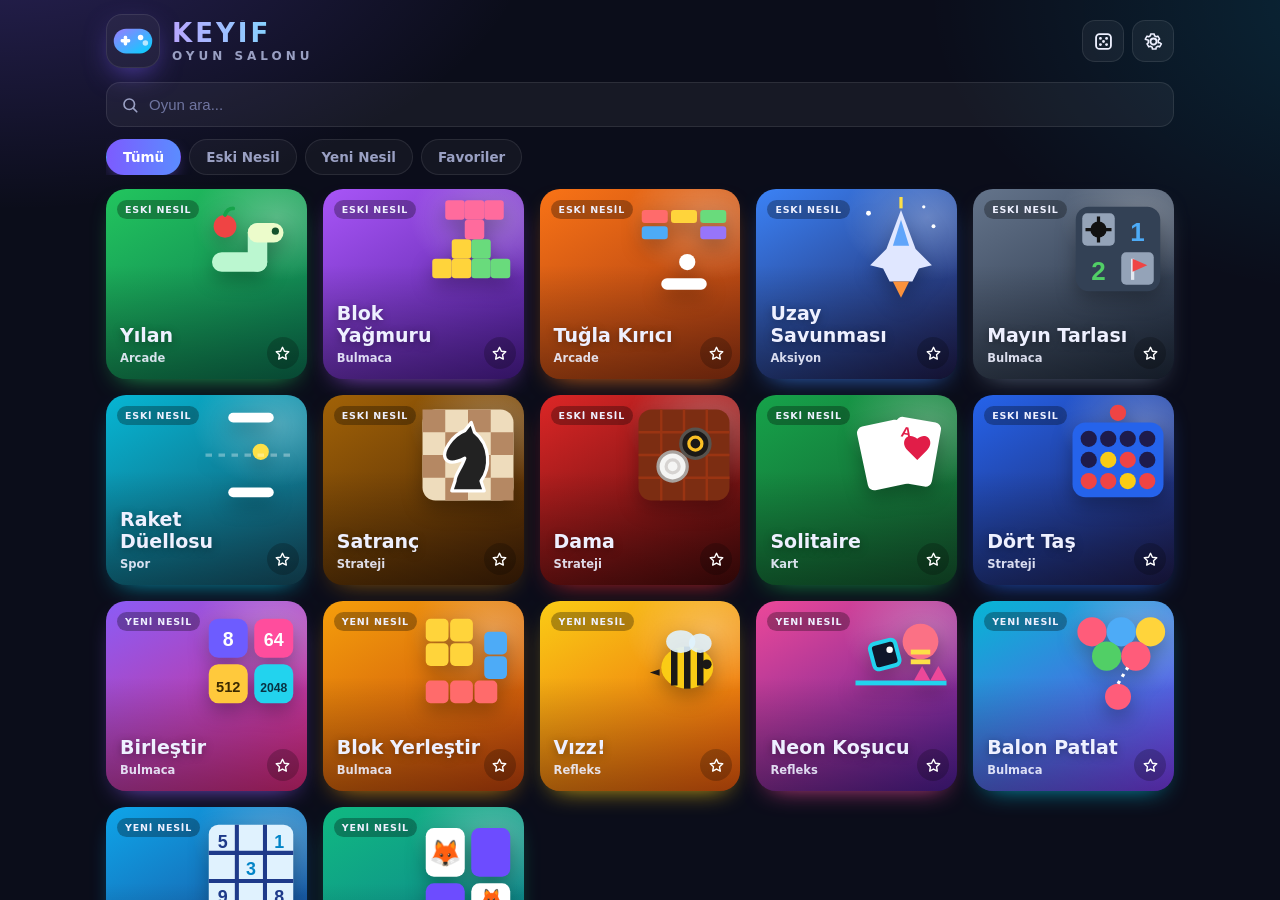
==== web/index.html @ aeb73f4d "Keyif Oyun Salonu: 17 oyunluk çevrimdışı oyun platformu - web/: HTML5 oyun platformu (çevrimdışı çal" ====
<!doctype html>
<html lang="tr">
<head>
<meta charset="utf-8">
<meta name="viewport" content="width=device-width, initial-scale=1, maximum-scale=1, user-scalable=no, viewport-fit=cover">
<meta name="theme-color" content="#0b0d1a">
<title>Keyif Oyun Salonu</title>
<meta name="apple-mobile-web-app-capable" content="yes">
<meta name="mobile-web-app-capable" content="yes">
<meta name="apple-mobile-web-app-status-bar-style" content="black-translucent">
<meta name="apple-mobile-web-app-title" content="Keyif">
<link rel="manifest" href="manifest.json">
<link rel="icon" href="icon-192.png">
<link rel="apple-touch-icon" href="apple-touch-icon.png">
<link rel="stylesheet" href="css/style.css">
</head>
<body>
<div id="app">
  <!-- ANA MENÜ -->
  <section id="home" class="screen active">
    <div class="wrap">
      <header class="hero">
        <div class="brand">
          <div class="logo">
            <svg viewBox="0 0 64 64"><defs><linearGradient id="lg" x1="0" y1="0" x2="1" y2="1"><stop offset="0" stop-color="#9b7bff"/><stop offset="1" stop-color="#00d4ff"/></linearGradient></defs><rect x="4" y="14" width="56" height="36" rx="18" fill="url(#lg)"/><rect x="14" y="29" width="14" height="5" rx="2" fill="#fff"/><rect x="18.5" y="24.5" width="5" height="14" rx="2" fill="#fff"/><circle cx="43" cy="27" r="4" fill="#fff"/><circle cx="50" cy="35" r="4" fill="#ffffffaa"/></svg>
          </div>
          <div>
            <h1>KEYİF</h1>
            <p>Oyun Salonu</p>
          </div>
        </div>
        <div class="hero-actions">
          <button id="btnRandom" class="icon-btn" title="Rastgele oyun" aria-label="Rastgele oyun"></button>
          <button id="btnSettings" class="icon-btn" title="Ayarlar" aria-label="Ayarlar"></button>
        </div>
      </header>

      <div id="continue"></div>

      <div class="search">
        <svg viewBox="0 0 24 24"><circle cx="11" cy="11" r="7" fill="none" stroke="currentColor" stroke-width="2.2"/><path d="M16.5 16.5L21 21" stroke="currentColor" stroke-width="2.2" stroke-linecap="round"/></svg>
        <input id="search" type="search" placeholder="Oyun ara..." autocomplete="off">
      </div>

      <nav class="tabs" id="tabs">
        <button data-tab="all" class="on">Tümü</button>
        <button data-tab="retro">Eski Nesil</button>
        <button data-tab="modern">Yeni Nesil</button>
        <button data-tab="fav">Favoriler</button>
      </nav>

      <div id="grid" class="grid"></div>
      <div id="empty" class="empty hidden"></div>

      <footer class="foot">
        <span id="footInfo"></span>
      </footer>
    </div>
  </section>

  <!-- OYUN EKRANI -->
  <section id="play" class="screen">
    <div class="topbar">
      <button id="btnBack" class="icon-btn" aria-label="Geri"></button>
      <div class="tb-title" id="gTitle"></div>
      <div class="tb-scores">
        <div class="sbox" id="boxScore"><small id="gScoreLbl">SKOR</small><b id="gScore">0</b></div>
        <div class="sbox" id="boxBest"><small id="gBestLbl">EN İYİ</small><b id="gBest">0</b></div>
      </div>
      <button id="btnHelp" class="icon-btn" aria-label="Yardım"></button>
      <button id="btnPause" class="icon-btn" aria-label="Duraklat"></button>
    </div>
    <div id="stage"></div>
    <div id="overlay" class="overlay hidden"><div class="panel" id="panel"></div></div>
  </section>

  <div id="modal" class="overlay hidden"><div class="panel" id="mpanel"></div></div>
  <div id="toast"></div>
</div>

<script src="js/core.js"></script>
<script src="games/snake.js"></script>
<script src="games/blocks.js"></script>
<script src="games/breakout.js"></script>
<script src="games/shooter.js"></script>
<script src="games/mines.js"></script>
<script src="games/pong.js"></script>
<script src="games/chess.js"></script>
<script src="games/dama.js"></script>
<script src="games/solitaire.js"></script>
<script src="games/connect4.js"></script>
<script src="games/merge.js"></script>
<script src="games/blockpuzzle.js"></script>
<script src="games/bee.js"></script>
<script src="games/runner.js"></script>
<script src="games/bubble.js"></script>
<script src="games/sudoku.js"></script>
<script src="games/memory.js"></script>
</body>
</html>
---- web/css/style.css ----
:root {
  --bg: #0b0d1a;
  --bg2: #12152a;
  --panel: #171a33;
  --line: rgba(255, 255, 255, .09);
  --text: #eef0ff;
  --muted: #9aa0c3;
  --accent: #7c5cff;
  --accent2: #00d4ff;
  --good: #2ee59d;
  --bad: #ff4d6d;
  --gold: #ffc94d;
  --st: env(safe-area-inset-top, 0px);
  --sb: env(safe-area-inset-bottom, 0px);
}

* { box-sizing: border-box; -webkit-tap-highlight-color: transparent; }

html, body {
  margin: 0; height: 100%;
  color: var(--text);
  font-family: system-ui, -apple-system, "Segoe UI", Roboto, "Noto Sans", Arial, sans-serif;
  overscroll-behavior: none;
  -webkit-user-select: none; user-select: none;
  -webkit-touch-callout: none;
  background: var(--bg);
}
body {
  background:
    radial-gradient(900px 500px at 0% -10%, rgba(124, 92, 255, .28), transparent 60%),
    radial-gradient(800px 500px at 110% 0%, rgba(0, 212, 255, .14), transparent 60%),
    var(--bg);
}
button { font-family: inherit; }
.hidden { display: none !important; }

#app { position: fixed; inset: 0; overflow: hidden; }
.screen { position: absolute; inset: 0; display: none; }
.screen.active { display: flex; flex-direction: column; }

/* ---------- ANA MENÜ ---------- */
#home { overflow-y: auto; -webkit-overflow-scrolling: touch; }
#home.active { display: block; }
.wrap { max-width: 1100px; margin: 0 auto; padding: calc(14px + var(--st)) 16px calc(28px + var(--sb)); }

.hero { display: flex; align-items: center; justify-content: space-between; gap: 12px; margin-bottom: 14px; }
.brand { display: flex; align-items: center; gap: 12px; }
.logo { width: 54px; height: 54px; border-radius: 16px; background: rgba(255, 255, 255, .05); border: 1px solid var(--line); display: grid; place-items: center; box-shadow: 0 10px 30px -10px rgba(124, 92, 255, .8); }
.logo svg { width: 44px; height: 44px; }
.brand h1 { margin: 0; font-size: 26px; font-weight: 900; letter-spacing: 3px; background: linear-gradient(90deg, #b9a6ff, #6fe7ff); -webkit-background-clip: text; background-clip: text; color: transparent; line-height: 1; }
.brand p { margin: 3px 0 0; font-size: 12px; color: var(--muted); letter-spacing: 4px; text-transform: uppercase; font-weight: 700; }
.hero-actions { display: flex; gap: 8px; }

.icon-btn { width: 42px; height: 42px; flex: none; border-radius: 13px; border: 1px solid var(--line); background: rgba(255, 255, 255, .05); color: var(--text); display: grid; place-items: center; cursor: pointer; padding: 0; transition: background .15s, transform .1s; }
.icon-btn:active { transform: scale(.94); background: rgba(255, 255, 255, .12); }
.icon-btn svg { width: 21px; height: 21px; }

.continue { display: flex; align-items: center; gap: 12px; padding: 12px; border-radius: 18px; margin-bottom: 14px; background: linear-gradient(120deg, rgba(124, 92, 255, .25), rgba(0, 212, 255, .12)); border: 1px solid rgba(255, 255, 255, .1); cursor: pointer; }
.continue .ci { width: 52px; height: 52px; border-radius: 14px; flex: none; display: grid; place-items: center; }
.continue .ci svg { width: 44px; height: 44px; }
.continue .ct { flex: 1; min-width: 0; }
.continue small { color: var(--muted); font-size: 11px; font-weight: 700; letter-spacing: 1px; }
.continue b { display: block; font-size: 17px; margin-top: 2px; }
.continue .go { width: 42px; height: 42px; border-radius: 50%; background: var(--accent); display: grid; place-items: center; flex: none; box-shadow: 0 6px 18px -6px var(--accent); }
.continue .go svg { width: 18px; height: 18px; }

.search { display: flex; align-items: center; gap: 10px; background: rgba(255, 255, 255, .05); border: 1px solid var(--line); border-radius: 14px; padding: 0 14px; margin-bottom: 12px; }
.search svg { width: 18px; height: 18px; color: var(--muted); flex: none; }
.search input { flex: 1; background: none; border: none; outline: none; color: var(--text); font-size: 15px; padding: 13px 0; -webkit-user-select: text; user-select: text; min-width: 0; }
.search input::placeholder { color: #6f75a0; }

.tabs { display: flex; gap: 8px; overflow-x: auto; margin-bottom: 14px; scrollbar-width: none; }
.tabs::-webkit-scrollbar { display: none; }
.tabs button { flex: none; border: 1px solid var(--line); background: rgba(255, 255, 255, .04); color: var(--muted); padding: 9px 16px; border-radius: 999px; font-weight: 700; font-size: 13.5px; cursor: pointer; }
.tabs button.on { background: linear-gradient(90deg, #7c5cff, #5b8cff); color: #fff; border-color: transparent; box-shadow: 0 6px 18px -8px #7c5cff; }

.sec-title { font-size: 13px; color: var(--muted); font-weight: 800; letter-spacing: 1.5px; margin: 18px 2px 10px; text-transform: uppercase; display: flex; align-items: center; gap: 8px; }
.sec-title::after { content: ""; flex: 1; height: 1px; background: var(--line); }

.grid { display: grid; grid-template-columns: repeat(auto-fill, minmax(150px, 1fr)); gap: 12px; }
.card { position: relative; border-radius: 20px; padding: 14px; min-height: 158px; background: linear-gradient(150deg, var(--c1), var(--c2)); overflow: hidden; cursor: pointer; box-shadow: 0 10px 26px -14px var(--c1); display: flex; flex-direction: column; justify-content: flex-end; transition: transform .15s; animation: cardIn .35s both; }
.card::before { content: ""; position: absolute; inset: 0; background: radial-gradient(120px 90px at 85% 15%, rgba(255, 255, 255, .28), transparent 70%), linear-gradient(180deg, transparent 40%, rgba(0, 0, 0, .35)); pointer-events: none; }
.card:active { transform: scale(.965); }
.card .ic { position: absolute; right: 4px; top: 8px; width: 84px; height: 84px; filter: drop-shadow(0 8px 10px rgba(0, 0, 0, .3)); }
.card .badge { position: absolute; left: 11px; top: 11px; font-size: 9.5px; font-weight: 800; background: rgba(0, 0, 0, .3); padding: 4px 8px; border-radius: 20px; letter-spacing: .8px; text-transform: uppercase; }
.card h3 { position: relative; margin: 0; font-size: 17px; font-weight: 900; text-shadow: 0 2px 8px rgba(0, 0, 0, .35); line-height: 1.15; padding-right: 28px; }
.card .meta { position: relative; font-size: 11.5px; opacity: .9; margin-top: 4px; font-weight: 600; }
.card .fav { position: absolute; right: 8px; bottom: 10px; width: 32px; height: 32px; border: none; background: rgba(0, 0, 0, .22); border-radius: 50%; display: grid; place-items: center; color: #fff; cursor: pointer; padding: 0; z-index: 2; }
.card .fav svg { width: 17px; height: 17px; }
.card .fav.on { color: var(--gold); }
@keyframes cardIn { from { opacity: 0; transform: translateY(10px) scale(.98); } }

.empty { text-align: center; color: var(--muted); padding: 40px 10px; font-size: 14px; }
.foot { text-align: center; color: #5f6590; font-size: 12px; margin-top: 26px; }

/* ---------- OYUN EKRANI ---------- */
#play { background: radial-gradient(700px 400px at 50% -10%, rgba(124, 92, 255, .16), transparent 70%), var(--bg); }
.topbar { flex: none; display: flex; align-items: center; gap: 7px; padding: calc(8px + var(--st)) 10px 8px; background: rgba(16, 19, 38, .92); border-bottom: 1px solid var(--line); z-index: 5; }
.topbar .icon-btn { width: 38px; height: 38px; border-radius: 11px; }
.tb-title { flex: 1; min-width: 0; font-weight: 900; font-size: 16px; white-space: nowrap; overflow: hidden; text-overflow: ellipsis; padding-left: 2px; }
.tb-scores { display: flex; gap: 6px; flex: none; }
.sbox { background: rgba(255, 255, 255, .06); border: 1px solid var(--line); border-radius: 10px; padding: 3px 9px 4px; text-align: center; min-width: 56px; }
.sbox small { display: block; font-size: 8.5px; color: var(--muted); letter-spacing: 1px; font-weight: 800; }
.sbox b { display: block; font-size: 15px; font-variant-numeric: tabular-nums; line-height: 1.15; }
.sbox.bump b { animation: bump .3s; }
@keyframes bump { 50% { transform: scale(1.25); color: var(--gold); } }

#stage { flex: 1; position: relative; display: flex; flex-direction: column; min-height: 0; overflow: hidden; touch-action: none; padding-bottom: var(--sb); }
.cv-wrap { flex: 1 1 0; min-height: 0; min-width: 0; display: flex; align-items: center; justify-content: center; position: relative; overflow: hidden; }
.cv-wrap canvas { display: block; touch-action: none; border-radius: 14px; }

.ctrl { flex: none; display: flex; gap: 8px; justify-content: center; align-items: center; padding: 6px 10px 10px; flex-wrap: wrap; }
.ctrl.tight { gap: 6px; }
.btn { background: linear-gradient(180deg, #2b3060, #1e2247); border: 1px solid rgba(255, 255, 255, .1); color: var(--text); border-radius: 14px; padding: 0 14px; font-weight: 800; font-size: 14px; min-width: 50px; height: 48px; cursor: pointer; touch-action: manipulation; display: inline-flex; align-items: center; justify-content: center; gap: 6px; transition: transform .06s, filter .1s; position: relative; }
.btn.press, .btn:active { transform: translateY(2px) scale(.97); filter: brightness(1.35); }
.btn.on { background: linear-gradient(180deg, #8d6bff, #6142ea); border-color: transparent; }
.btn.primary { background: linear-gradient(180deg, #8d6bff, #6a46f5); border: none; box-shadow: 0 10px 24px -10px #7c5cff; color: #fff; }
.btn.ghost { background: rgba(255, 255, 255, .05); }
.btn.wide { width: 100%; }
.btn:disabled { opacity: .35; filter: none; transform: none; }
.btn small { font-size: 10px; opacity: .7; font-weight: 700; }
.btn svg { width: 20px; height: 20px; }

.dpad { display: grid; grid-template-columns: repeat(3, 64px); grid-template-rows: repeat(2, 52px); gap: 6px; justify-content: center; padding: 4px 0 10px; flex: none; }
.dpad .btn { width: 64px; height: 52px; padding: 0; font-size: 20px; }
.dpad .up { grid-column: 2; grid-row: 1; }
.dpad .left { grid-column: 1; grid-row: 2; }
.dpad .down { grid-column: 2; grid-row: 2; }
.dpad .right { grid-column: 3; grid-row: 2; }

.pill { background: rgba(255, 255, 255, .06); border: 1px solid var(--line); border-radius: 999px; padding: 8px 14px; font-weight: 800; font-size: 14px; font-variant-numeric: tabular-nums; }

/* ---------- PANEL / OVERLAY ---------- */
.overlay { position: absolute; inset: 0; background: rgba(5, 6, 15, .74); -webkit-backdrop-filter: blur(6px); backdrop-filter: blur(6px); display: flex; align-items: center; justify-content: center; padding: 18px; z-index: 30; animation: fade .2s; }
#modal { position: fixed; z-index: 50; }
.panel { width: 100%; max-width: 390px; max-height: 100%; overflow-y: auto; background: linear-gradient(180deg, #1e2245, #151835); border: 1px solid rgba(255, 255, 255, .1); border-radius: 24px; padding: 22px 20px 20px; box-shadow: 0 30px 80px -20px #000; text-align: center; animation: pop .28s cubic-bezier(.2, 1.4, .4, 1); }
.panel h2 { margin: 8px 0 4px; font-size: 24px; font-weight: 900; }
.panel p { color: var(--muted); line-height: 1.5; font-size: 14px; margin: 6px 0; }
.panel .btns { display: flex; flex-direction: column; gap: 10px; margin-top: 18px; }
.panel .row { display: flex; gap: 10px; }
.panel .row .btn { flex: 1; }
.ov-icon { width: 84px; height: 84px; margin: 0 auto; border-radius: 24px; display: grid; place-items: center; box-shadow: 0 14px 30px -12px rgba(0, 0, 0, .6); }
.ov-icon svg { width: 70px; height: 70px; }
.ov-emoji { font-size: 54px; line-height: 1; margin-top: 4px; }
.big-score { font-size: 48px; font-weight: 900; font-variant-numeric: tabular-nums; margin: 4px 0 0; background: linear-gradient(90deg, #fff, #c7b8ff); -webkit-background-clip: text; background-clip: text; color: transparent; }
.sub { color: var(--muted); font-size: 13.5px; font-weight: 700; }
.record { display: inline-block; margin-top: 8px; background: linear-gradient(90deg, #ffb703, #ff8800); color: #2a1600; font-weight: 900; padding: 5px 12px; border-radius: 999px; font-size: 12px; letter-spacing: 1px; animation: bump .6s .2s both; }
.opt-label { text-align: left; font-size: 11px; color: var(--muted); margin: 14px 2px 6px; font-weight: 800; letter-spacing: 1.2px; }
.seg { display: flex; background: rgba(0, 0, 0, .28); border-radius: 13px; padding: 4px; gap: 4px; flex-wrap: wrap; }
.seg button { flex: 1 1 auto; min-width: 60px; border: none; background: none; color: var(--muted); padding: 9px 6px; border-radius: 10px; font-weight: 800; font-size: 13px; cursor: pointer; }
.seg button.on { background: linear-gradient(180deg, #8d6bff, #6a46f5); color: #fff; box-shadow: 0 4px 12px -4px #7c5cff; }
.help { text-align: left; font-size: 14px; color: #cfd3f5; line-height: 1.55; background: rgba(0, 0, 0, .22); border-radius: 14px; padding: 12px 14px; margin-top: 14px; }
.help ul { margin: 4px 0; padding-left: 18px; }
.help li { margin: 4px 0; }
.help b { color: #fff; }
.set-row { display: flex; align-items: center; justify-content: space-between; padding: 13px 4px; border-bottom: 1px solid var(--line); text-align: left; font-weight: 700; }
.set-row small { display: block; color: var(--muted); font-weight: 600; font-size: 12px; margin-top: 2px; }
.switch { width: 50px; height: 30px; border-radius: 999px; background: #3a3f66; position: relative; border: none; cursor: pointer; flex: none; transition: background .2s; }
.switch::after { content: ""; position: absolute; left: 3px; top: 3px; width: 24px; height: 24px; border-radius: 50%; background: #fff; transition: transform .2s; }
.switch.on { background: var(--good); }
.switch.on::after { transform: translateX(20px); }
.statgrid { display: grid; grid-template-columns: 1fr 1fr; gap: 8px; margin-top: 14px; }
.statgrid div { background: rgba(0, 0, 0, .22); border-radius: 12px; padding: 10px; }
.statgrid b { display: block; font-size: 20px; }
.statgrid small { color: var(--muted); font-size: 11px; font-weight: 700; }

#toast { position: fixed; left: 50%; bottom: calc(26px + var(--sb)); transform: translateX(-50%) translateY(20px); background: rgba(30, 34, 70, .96); border: 1px solid rgba(255, 255, 255, .12); padding: 11px 18px; border-radius: 14px; font-weight: 700; font-size: 14px; opacity: 0; pointer-events: none; transition: opacity .2s, transform .2s; z-index: 60; max-width: 86vw; text-align: center; }
#toast.show { opacity: 1; transform: translateX(-50%) translateY(0); }

@keyframes fade { from { opacity: 0; } }
@keyframes pop { from { opacity: 0; transform: scale(.9) translateY(10px); } }

/* Hafıza oyunu */
.mem-grid { display: grid; gap: 8px; margin: auto; }
.mcard { perspective: 600px; cursor: pointer; }
.mcard .in { position: relative; width: 100%; height: 100%; transition: transform .35s; transform-style: preserve-3d; }
.mcard.flip .in { transform: rotateY(180deg); }
.mcard .f, .mcard .b { position: absolute; inset: 0; border-radius: 14px; -webkit-backface-visibility: hidden; backface-visibility: hidden; display: grid; place-items: center; }
.mcard .b { background: linear-gradient(145deg, #6d4cff, #2d7cff); border: 1px solid rgba(255, 255, 255, .2); box-shadow: inset 0 0 0 4px rgba(255, 255, 255, .08); }
.mcard .b::after { content: ""; width: 38%; height: 38%; border-radius: 30%; border: 3px solid rgba(255, 255, 255, .35); transform: rotate(45deg); }
.mcard .f { background: linear-gradient(160deg, #fdfdff, #dfe3ff); transform: rotateY(180deg); line-height: 1; }
.mcard.done .f { background: linear-gradient(160deg, #d6ffe9, #9cf5c9); box-shadow: 0 0 0 3px #2ee59d, 0 0 20px rgba(46, 229, 157, .5); }
.mcard.done .in { animation: bump .4s; }
.mcard.bad .f { box-shadow: 0 0 0 3px #ff4d6d; }

@media (min-width: 700px) {
  .grid { grid-template-columns: repeat(auto-fill, minmax(190px, 1fr)); gap: 16px; }
  .card { min-height: 190px; }
  .card .ic { width: 104px; height: 104px; }
  .card h3 { font-size: 19px; }
}
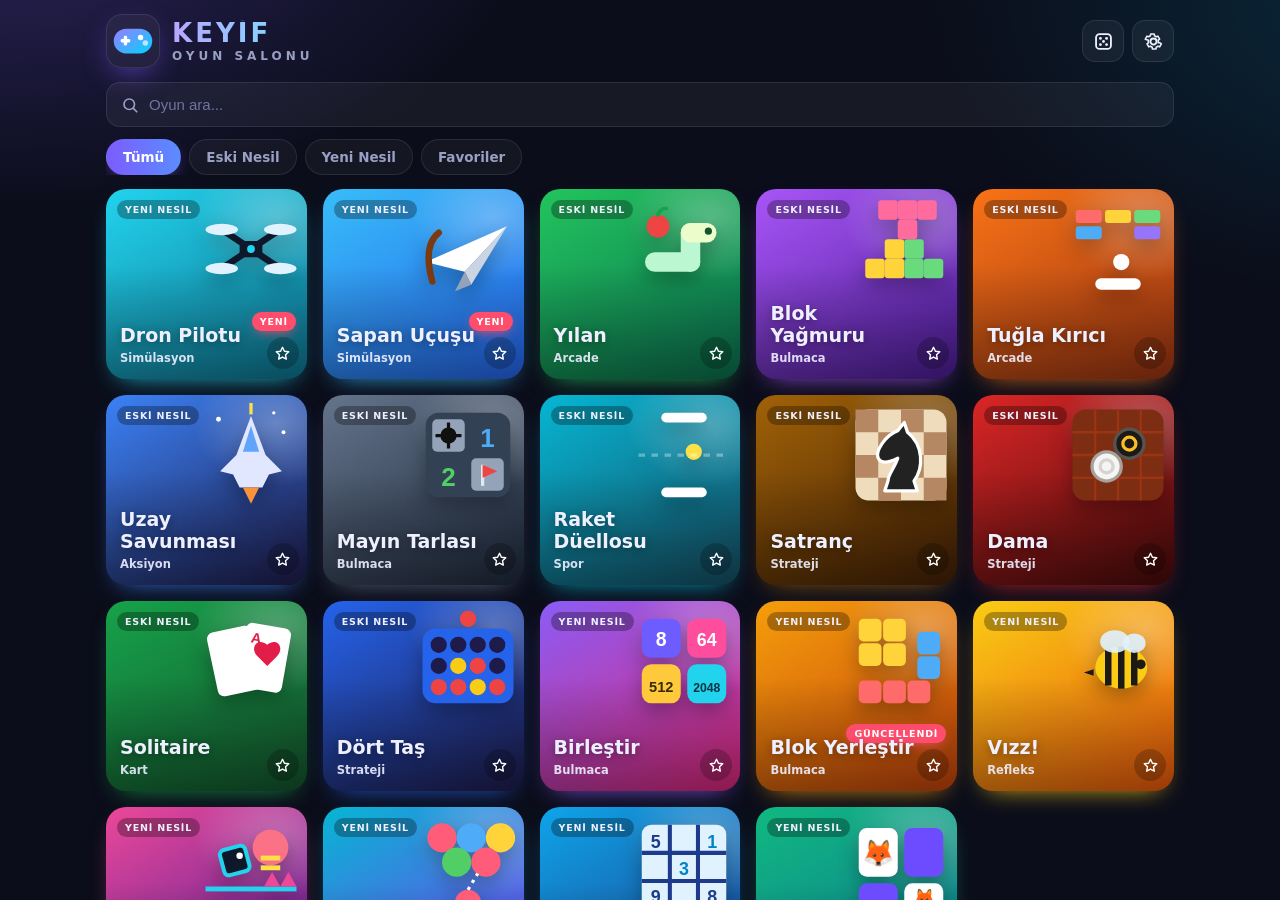
==== commit d3f3c966: "Dron Pilotu ve Sapan Uçuşu eklendi, Blok Yerleştir yenilendi - Dron Pilotu: 3B şehir, iki joystick, " ====
--- a/web/index.html
+++ b/web/index.html
@@ -79,6 +79,8 @@
 </div>
 
 <script src="js/core.js"></script>
+<script src="games/drone.js"></script>
+<script src="games/plane.js"></script>
 <script src="games/snake.js"></script>
 <script src="games/blocks.js"></script>
 <script src="games/breakout.js"></script>
--- a/web/css/style.css
+++ b/web/css/style.css
@@ -189,3 +189,37 @@
   .card .ic { width: 104px; height: 104px; }
   .card h3 { font-size: 19px; }
 }
+.card .badge.new { left: auto; right: 11px; top: auto; bottom: 48px; background: #ff4d6d; color: #fff; box-shadow: 0 4px 12px -4px #ff4d6d; }
+
+/* Sapan Uçuşu: garaj ve sonuç ekranı */
+.pl-ui { position: absolute; inset: 0; z-index: 5; display: flex; flex-direction: column; gap: 10px; padding: 12px 12px calc(14px + var(--sb)); overflow-y: auto; touch-action: pan-y; -webkit-overflow-scrolling: touch; background: linear-gradient(180deg, rgba(8, 12, 32, .35), rgba(8, 12, 32, .92) 45%); }
+.pl-ui.hidden { display: none; }
+.pl-top { display: flex; gap: 8px; }
+.pl-chip { flex: 1; background: rgba(0, 0, 0, .4); border: 1px solid rgba(255, 255, 255, .1); border-radius: 14px; padding: 8px 6px; text-align: center; min-width: 0; }
+.pl-chip small { display: block; font-size: 10px; color: var(--muted); font-weight: 800; letter-spacing: 1px; }
+.pl-chip b { font-size: 17px; white-space: nowrap; }
+.pl-go { height: 60px; font-size: 20px; flex: none; }
+.pl-tabs { flex: none; }
+.pl-list { display: flex; flex-direction: column; gap: 8px; }
+.pl-item { display: flex; align-items: center; gap: 10px; background: rgba(255, 255, 255, .07); border: 1px solid rgba(255, 255, 255, .08); border-radius: 14px; padding: 10px; }
+.pl-item.sel { border-color: #8d6bff; box-shadow: 0 0 0 1px #8d6bff inset; }
+.pl-item.done { opacity: .55; }
+.pl-item .ic { font-size: 26px; width: 38px; text-align: center; flex: none; }
+.pl-item .tx { flex: 1; min-width: 0; text-align: left; }
+.pl-item .tx b { display: block; font-size: 14.5px; }
+.pl-item .tx small { color: var(--muted); font-size: 12px; font-weight: 600; line-height: 1.35; display: block; }
+.pl-item .btn { height: 42px; min-width: 88px; font-size: 13px; flex: none; }
+.pl-prev { width: 64px; height: 38px; flex: none; }
+.pl-pips { display: flex; gap: 3px; margin-top: 5px; }
+.pl-pips i { width: 12px; height: 5px; border-radius: 3px; background: rgba(255, 255, 255, .15); }
+.pl-pips i.on { background: #ffd43b; }
+.pl-res { margin: auto; width: 100%; max-width: 380px; background: linear-gradient(180deg, #1e2245, #151835); border: 1px solid rgba(255, 255, 255, .1); border-radius: 24px; padding: 20px; text-align: center; animation: pop .28s cubic-bezier(.2, 1.4, .4, 1); }
+.pl-res h2 { margin: 6px 0 2px; font-size: 24px; font-weight: 900; }
+.pl-rows { margin-top: 12px; background: rgba(0, 0, 0, .25); border-radius: 14px; padding: 6px 12px; }
+.pl-rows div { display: flex; justify-content: space-between; padding: 7px 0; font-size: 14px; border-bottom: 1px solid rgba(255, 255, 255, .06); }
+.pl-rows span { color: var(--muted); font-weight: 700; }
+.pl-rows .tot { border: none; font-size: 17px; }
+.pl-rows .tot b { color: #ffd43b; }
+.pl-goal { margin-top: 8px; background: rgba(46, 229, 157, .14); color: #9cf5c9; border-radius: 12px; padding: 8px 10px; font-size: 13px; font-weight: 700; }
+.pl-res .btns { display: flex; flex-direction: column; gap: 10px; margin-top: 16px; }
+.pl-coin { display: inline-block; width: .95em; height: .95em; border-radius: 50%; background: radial-gradient(circle at 40% 35%, #fff3bf 0 18%, #ffd43b 20% 52%, #f59f00 56%); box-shadow: inset 0 0 0 1.5px #e67700; vertical-align: -0.12em; margin-right: 4px; }
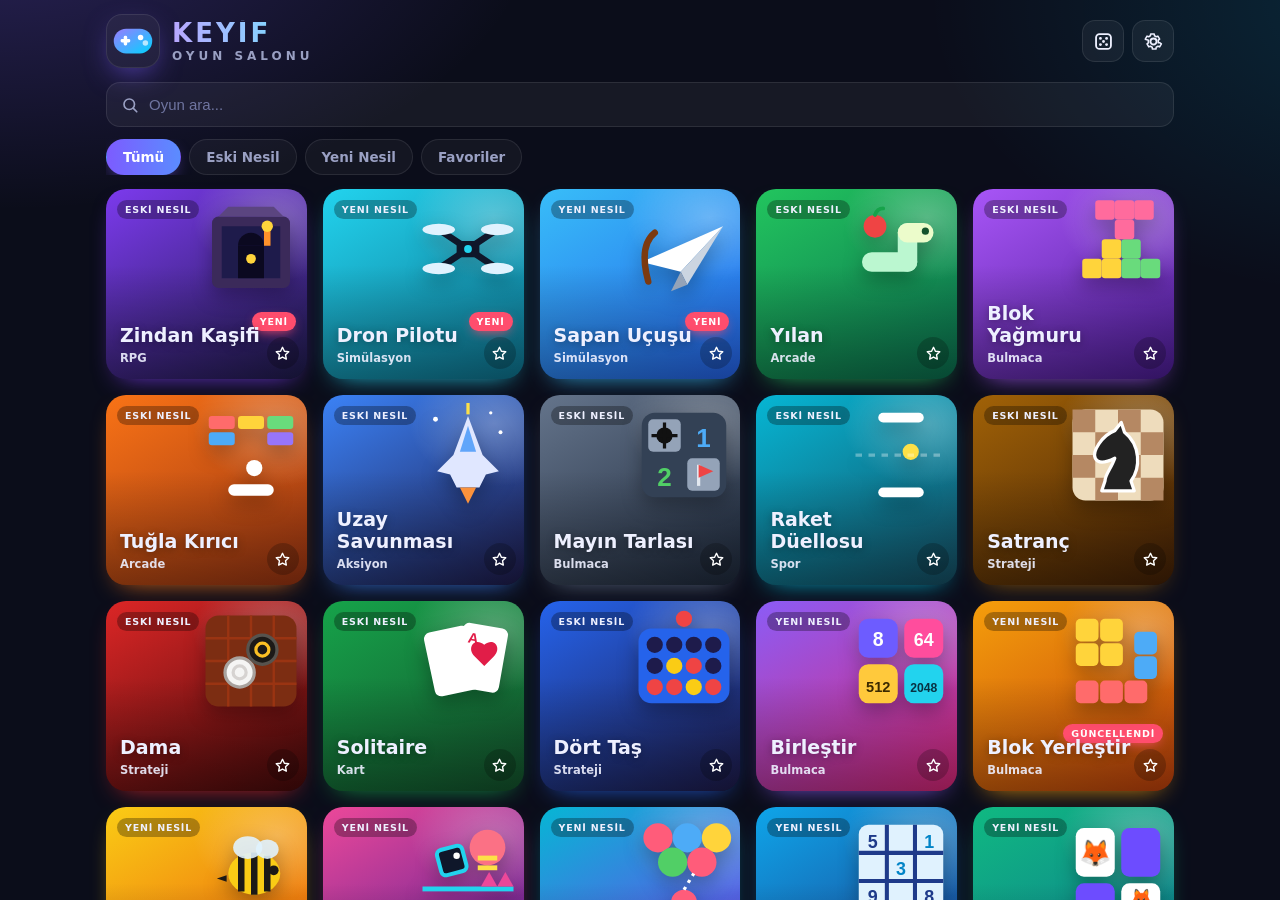
==== commit f765fe71: "Zindan Kaşifi eklendi (sıra tabanlı roguelike RPG) - 15 kat, 5 bölge, 3 sınıf, 9 beceri, 25 canavar " ====
--- a/web/index.html
+++ b/web/index.html
@@ -79,6 +79,10 @@
 </div>
 
 <script src="js/core.js"></script>
+<script src="games/dungeon/data.js"></script>
+<script src="games/dungeon/gen.js"></script>
+<script src="games/dungeon/art.js"></script>
+<script src="games/dungeon.js"></script>
 <script src="games/drone.js"></script>
 <script src="games/plane.js"></script>
 <script src="games/snake.js"></script>
--- a/web/css/style.css
+++ b/web/css/style.css
@@ -223,3 +223,64 @@
 .pl-goal { margin-top: 8px; background: rgba(46, 229, 157, .14); color: #9cf5c9; border-radius: 12px; padding: 8px 10px; font-size: 13px; font-weight: 700; }
 .pl-res .btns { display: flex; flex-direction: column; gap: 10px; margin-top: 16px; }
 .pl-coin { display: inline-block; width: .95em; height: .95em; border-radius: 50%; background: radial-gradient(circle at 40% 35%, #fff3bf 0 18%, #ffd43b 20% 52%, #f59f00 56%); box-shadow: inset 0 0 0 1.5px #e67700; vertical-align: -0.12em; margin-right: 4px; }
+
+/* Zindan Kaşifi */
+.dg-bar { padding: 4px 8px 0; gap: 6px; flex-wrap: nowrap; }
+.dg-bar:last-of-type { padding-bottom: 8px; }
+.dg-bar .btn { flex: 1; min-width: 0; height: 44px; padding: 0 4px; font-size: 19px; flex-direction: column; gap: 0; line-height: 1.05; }
+.dg-bar .btn small { font-size: 9.5px; opacity: .8; }
+.dg-bar .btn.cool { opacity: .45; }
+.dg-ui { position: absolute; inset: 0; z-index: 6; display: flex; flex-direction: column; padding: 10px 10px calc(12px + var(--sb)); overflow-y: auto; touch-action: pan-y; -webkit-overflow-scrolling: touch; background: rgba(8, 6, 18, .93); }
+.dg-ui.hidden { display: none; }
+.dg-px { image-rendering: pixelated; image-rendering: crisp-edges; display: block; }
+.dg-camp, .dg-panel { display: flex; flex-direction: column; gap: 9px; width: 100%; max-width: 440px; margin: 0 auto; }
+.dg-center { margin: auto; text-align: center; }
+.dg-center h2 { margin: 4px 0 0; font-size: 24px; font-weight: 900; }
+.dg-center p { margin: 0; color: var(--muted); }
+.dg-top { display: flex; gap: 8px; }
+.dg-chip { flex: 1; background: rgba(0, 0, 0, .4); border: 1px solid rgba(255, 255, 255, .1); border-radius: 14px; padding: 8px 6px; text-align: center; min-width: 0; }
+.dg-chip small { display: block; font-size: 10px; color: var(--muted); font-weight: 800; letter-spacing: 1px; }
+.dg-chip b { font-size: 16px; white-space: nowrap; }
+.dg-hero { display: flex; gap: 12px; align-items: center; background: rgba(255, 255, 255, .06); border-radius: 16px; padding: 12px; text-align: left; }
+.dg-heroic { width: 64px; height: 64px; flex: none; background: rgba(0, 0, 0, .35); border-radius: 14px; display: grid; place-items: center; }
+.dg-hero b { font-size: 18px; display: block; }
+.dg-hero small { display: block; color: var(--muted); font-size: 12px; font-weight: 600; line-height: 1.4; }
+.dg-go { height: 56px; font-size: 17px; flex: none; }
+.dg-go2 { height: 40px; font-size: 12.5px; flex: none; }
+.dg-list { display: flex; flex-direction: column; gap: 6px; }
+.dg-item { display: flex; align-items: center; gap: 10px; background: rgba(255, 255, 255, .07); border: 1px solid rgba(255, 255, 255, .08); border-radius: 12px; padding: 8px 10px; cursor: pointer; }
+.dg-item.sel { border-color: #8d6bff; border-bottom-left-radius: 0; border-bottom-right-radius: 0; }
+.dg-item .ic { width: 38px; height: 38px; flex: none; display: grid; place-items: center; font-size: 24px; background: rgba(0, 0, 0, .3); border-radius: 9px; }
+.dg-item .tx { flex: 1; min-width: 0; text-align: left; }
+.dg-item .tx b { display: block; font-size: 13.5px; }
+.dg-item .tx small { display: block; color: var(--muted); font-size: 11.5px; font-weight: 600; line-height: 1.35; }
+.dg-item .btn { height: 40px; min-width: 76px; font-size: 13px; flex: none; }
+.dg-actions { display: flex; flex-wrap: wrap; gap: 6px; align-items: center; margin-top: -6px; padding: 8px; background: rgba(141, 107, 255, .14); border: 1px solid #8d6bff; border-top: none; border-radius: 0 0 12px 12px; }
+.dg-actions .btn { flex: 1; height: 40px; font-size: 13px; }
+.dg-cmp { flex-basis: 100%; font-size: 11.5px; font-weight: 800; display: flex; gap: 8px; flex-wrap: wrap; }
+.dg-cmp i { font-style: normal; }
+.dg-ph { display: flex; align-items: center; gap: 10px; }
+.dg-ph b { font-size: 18px; flex: 1; text-align: left; }
+.dg-ph span { color: var(--muted); font-weight: 800; font-size: 13px; }
+.dg-ph .btn { height: 38px; min-width: 42px; }
+.dg-stats { display: flex; flex-wrap: wrap; gap: 6px; }
+.dg-stats span { background: rgba(0, 0, 0, .35); border-radius: 9px; padding: 5px 8px; font-size: 12.5px; font-weight: 800; }
+.dg-perks { font-size: 11.5px; color: #ffe066; font-weight: 700; text-align: left; line-height: 1.5; }
+.dg-eq { display: flex; gap: 6px; flex: none; }
+.dg-slot { flex: 1 1 0; min-width: 0; box-sizing: border-box; overflow: hidden; height: 50px; background: rgba(0, 0, 0, .35); border: 1px solid rgba(255, 255, 255, .14); border-radius: 11px; display: grid; place-items: center; cursor: pointer; }
+.dg-slot.free { border-style: dashed; opacity: .6; cursor: default; }
+.dg-slot small { font-size: 10px; color: var(--muted); font-weight: 700; }
+.dg-eqline { font-size: 12px; font-weight: 800; text-align: left; }
+.dg-eqline small { color: var(--muted); font-weight: 600; }
+.dg-note { color: var(--muted); font-size: 12.5px; text-align: center; margin: 6px 0; line-height: 1.45; }
+.dg-logbtn { height: 40px; flex: none; font-size: 13px; }
+.dg-log { display: flex; flex-direction: column; gap: 4px; text-align: left; font-size: 13px; font-weight: 600; background: rgba(0, 0, 0, .3); border-radius: 12px; padding: 10px; }
+.dg-cards { display: flex; flex-direction: column; gap: 10px; margin-top: 12px; }
+.dg-card { background: linear-gradient(160deg, #2b2f63, #1b1e45); border: 1px solid rgba(255, 255, 255, .14); border-radius: 16px; padding: 12px 14px; color: var(--text); text-align: left; cursor: pointer; display: grid; grid-template-columns: 44px 1fr; column-gap: 12px; align-items: center; font: inherit; }
+.dg-card:active { transform: scale(.98); filter: brightness(1.2); }
+.dg-card .ic { grid-row: span 2; font-size: 30px; text-align: center; }
+.dg-card b { font-size: 15.5px; }
+.dg-card small { color: var(--muted); font-size: 12.5px; font-weight: 600; line-height: 1.35; }
+.dg-card i { grid-column: 2; font-style: normal; font-size: 11px; color: #ffd43b; font-weight: 800; }
+.dg-gold { display: inline-block; vertical-align: -3px; }
+.dg-gold img { display: inline; }
